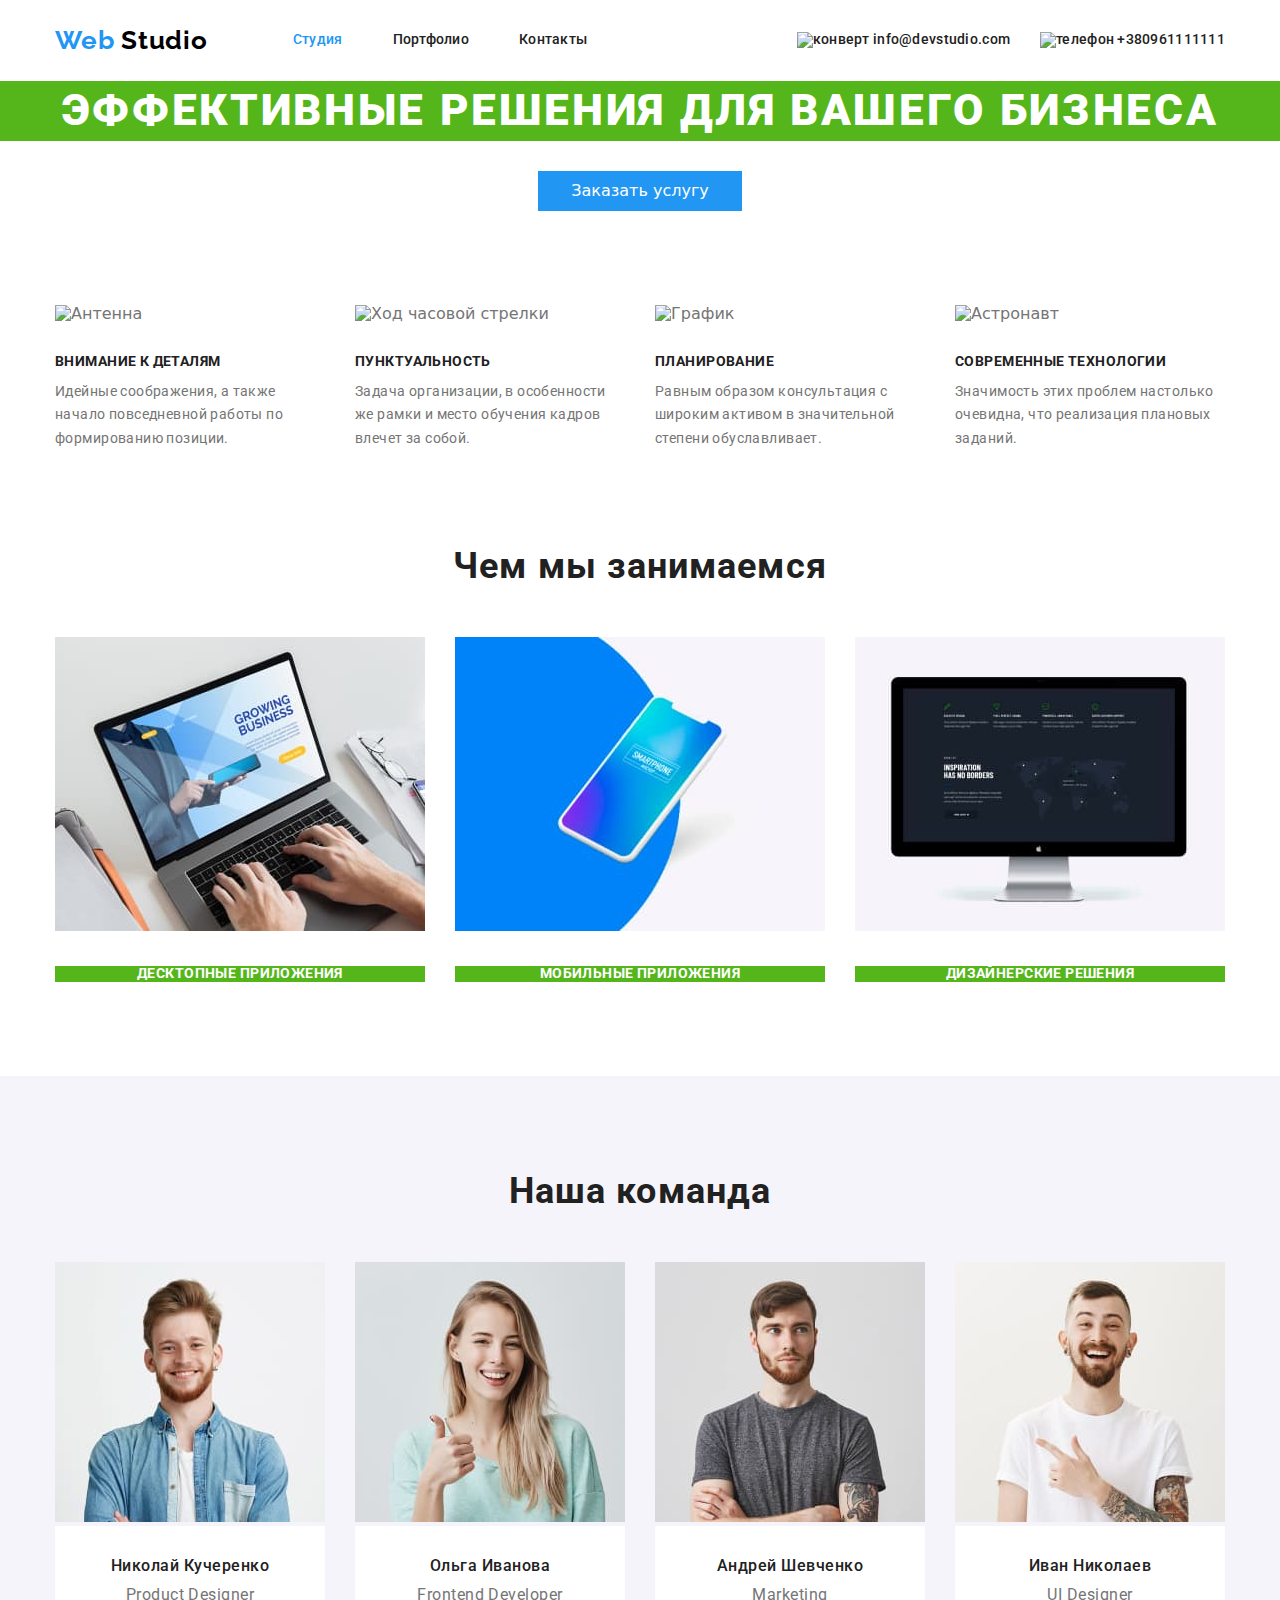
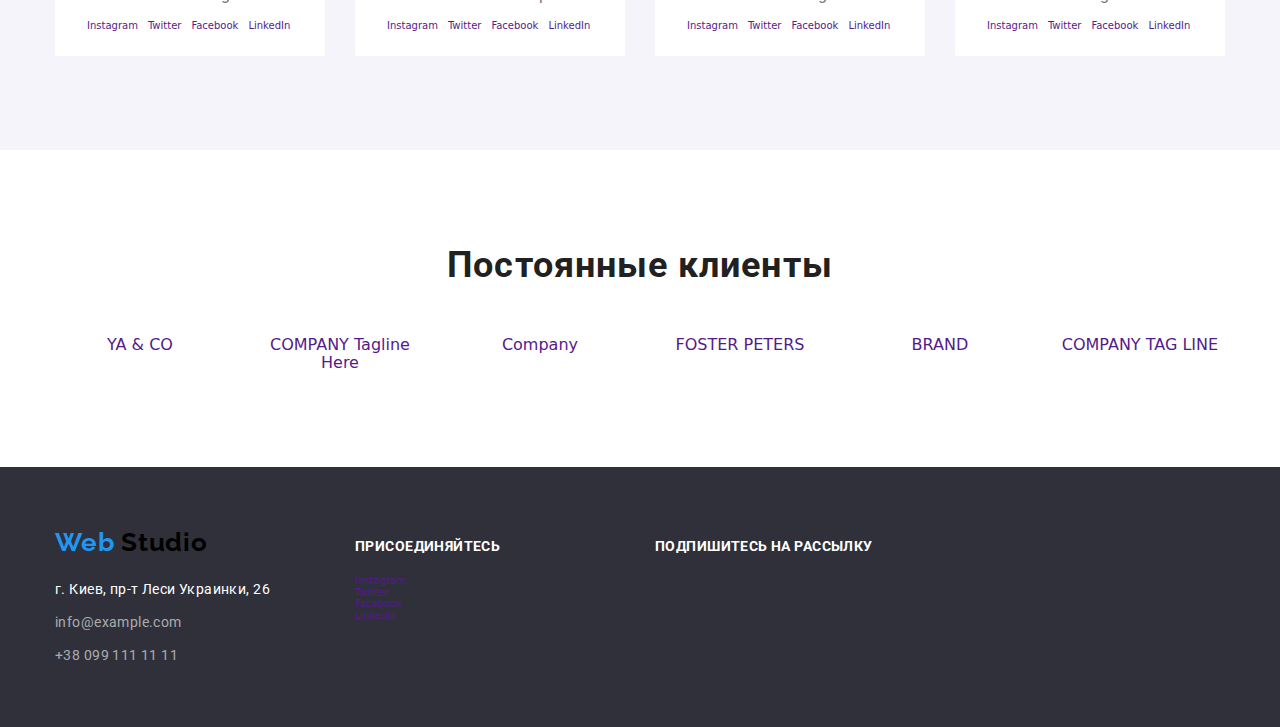
==== index.html @ 8322eebb "Add previous files" ====
<!DOCTYPE html>
<html lang="ru">
	<head>
		<meta charset="UTF-8" />
		<meta name="viewport" content="width=device-width, initial-scale=1.0" />
		<title>Web Studio</title>
		<link
			href="https://fonts.googleapis.com/css2?family=Raleway:wght@700&family=Roboto:wght@400;500;700;900&display=swap"
			rel="stylesheet"
		/>
		<link
			rel="stylesheet"
			href="https://cdnjs.cloudflare.com/ajax/libs/modern-normalize/0.7.0/modern-normalize.min.css"
		/>

		<link rel="stylesheet" href="./css/styles.css" />
	</head>
	<body>
		<!-- шапка сайта -->
		<header>
			<div class="container flexbox">
				<nav class="navigation">
					<a href="./index.html" class="logo" lang="en">
						<span class="logo-specific">Web</span>
						Studio
					</a>

					<ul class="site-nav flexbox">
						<li class="site-nav-item"><a href="./index.html" class="link current">Студия</a></li>
						<li class="site-nav-item">
							<a href="./portfolio.html" class="link" target="_blank" rel="noopener">Портфолио</a>
						</li>
						<li class="site-nav-item"><a href="" class="link" target="_blank" rel="noopener">Контакты</a></li>
					</ul>
				</nav>

				<ul class="contacts flexbox">
					<li class="contacts-item">
						<a href="mailto:info@devstudio.com" class="link">
							<img src="./images/header/envelope.svg" alt="конверт" />
							info@devstudio.com
						</a>
					</li>

					<li class="contacts-item">
						<a href="tel:+380961111111" class="link">
							<img src="./images/header/phone.svg" alt="телефон" />
							+380961111111
						</a>
					</li>
				</ul>
			</div>
		</header>

		<main>
			<!-- герой -->
			<section class="hero">
				<h1 class="hero-title">Эффективные решения для вашего бизнеса</h1>
				<a href="" class="button">Заказать услугу</a>
			</section>

			<!-- преимущества -->
			<section class="advantages">
				<div class="container">
					<h2 class="main-title visually-hidden">Наши преимущества</h2>

					<ul class="advantages-list flexbox">
						<li class="advantages-item">
							<img src="./images/advantages/antenna.svg" alt="Антенна" />
							<h3 class="secondary-title">Внимание к деталям</h3>
							<p>
								Идейные соображения, а также начало повседневной работы по формированию позиции.
							</p>
						</li>

						<li class="advantages-item">
							<img src="./images/advantages/vector.svg" alt="Ход часовой стрелки" />
							<h3 class="secondary-title">Пунктуальность</h3>
							<p>
								Задача организации, в особенности же рамки и место обучения кадров влечет за собой.
							</p>
						</li>

						<li class="advantages-item">
							<img src="./images/advantages/diagram.svg" alt="График" />
							<h3 class="secondary-title">Планирование</h3>
							<p>
								Равным образом консультация с широким активом в значительной степени обуславливает.
							</p>
						</li>

						<li class="advantages-item">
							<img src="./images/advantages/astronaut.svg" alt="Астронавт" />
							<h3 class="secondary-title">Современные технологии</h3>
							<p>
								Значимость этих проблем настолько очевидна, что реализация плановых заданий.
							</p>
						</li>
					</ul>
				</div>
			</section>

			<!-- чем мы занимаемся -->
			<section class="activities">
				<div class="container">
					<h2 class="main-title">Чем мы занимаемся</h2>

					<ul class="activities-list flexbox">
						<li class="activities-item">
							<a href="">
								<img src="./images/areas/desktop-apps.jpg" alt="Десктопные приложения" width="370" />
								<h3 class="secondary-title">Десктопные приложения</h3>
							</a>
						</li>

						<li class="activities-item">
							<a href="">
								<img src="./images/areas/mobile-apps.jpg" alt="Мобильные приложения" width="370" />
								<h3 class="secondary-title">Мобильные приложения</h3>
							</a>
						</li>

						<li class="activities-item">
							<a href="">
								<img src="./images/areas/design-decisions.jpg" alt="Дизайнерские решения" width="370" />
								<h3 class="secondary-title">Дизайнерские решения</h3>
							</a>
						</li>
					</ul>
				</div>
			</section>

			<!-- наша команда -->
			<section class="team">
				<div class="container">
					<h2 class="main-title">Наша команда</h2>

					<ul class="team-list flexbox">
						<li class="item">
							<img src="./images/team/nik-kuch.jpg" alt="Фото Николая Кучеренко" width="270" />

							<div class="team-member">
								<h3 class="secondary-title">Николай Кучеренко</h3>
								<p>Product Designer</p>

								<div class="networks">
									<ul class="social-networks flexbox">
										<!-- Temporarily styles -->
										<li class="social-networks-item">
											<a href="" aria-label="Ссылка на Instagram">Instagram</a>
										</li>

										<li class="social-networks-item">
											<a href="" aria-label="Ссылка на Twitter">Twitter</a>
										</li>

										<li class="social-networks-item">
											<a href="" aria-label="Ссылка на Facebook">Facebook</a>
										</li>

										<li class="social-networks-item">
											<a href="" aria-label="Ссылка на LinkedIn">LinkedIn</a>
										</li>
									</ul>
								</div>
							</div>
						</li>

						<li class="item">
							<img src="./images/team/ol-ivan.jpg" alt="Фото Ольги Ивановой" width="270" />

							<div class="team-member">
								<h3 class="secondary-title">Ольга Иванова</h3>
								<p>Frontend Developer</p>

								<div class="networks">
									<ul class="social-networks flexbox">
										<!-- Temporarily styles -->
										<li class="social-networks-item">
											<a href="" aria-label="Ссылка на Instagram">Instagram</a>
										</li>

										<li class="social-networks-item">
											<a href="" aria-label="Ссылка на Twitter">Twitter</a>
										</li>

										<li class="social-networks-item">
											<a href="" aria-label="Ссылка на Facebook">Facebook</a>
										</li>

										<li class="social-networks-item">
											<a href="" aria-label="Ссылка на LinkedIn">LinkedIn</a>
										</li>
									</ul>
								</div>
							</div>
						</li>

						<li class="item">
							<img src="./images/team/andr-shevch.jpg" alt="Фото Андрея Шевченко" width="270" />

							<div class="team-member">
								<h3 class="secondary-title">Андрей Шевченко</h3>
								<p>Marketing</p>

								<div class="networks">
									<ul class="social-networks flexbox">
										<!-- Temporarily styles -->
										<li class="social-networks-item">
											<a href="" aria-label="Ссылка на Instagram">Instagram</a>
										</li>

										<li class="social-networks-item">
											<a href="" aria-label="Ссылка на Twitter">Twitter</a>
										</li>

										<li class="social-networks-item">
											<a href="" aria-label="Ссылка на Facebook">Facebook</a>
										</li>

										<li class="social-networks-item">
											<a href="" aria-label="Ссылка на LinkedIn">LinkedIn</a>
										</li>
									</ul>
								</div>
							</div>
						</li>

						<li class="item">
							<img src="./images/team/iv-nik.jpg" alt="Фото Ивана Николаева" width="270" />

							<div class="team-member">
								<h3 class="secondary-title">Иван Николаев</h3>
								<p>UI Designer</p>

								<div class="networks">
									<ul class="social-networks flexbox">
										<!-- Temporarily styles -->
										<li class="social-networks-item">
											<a href="" aria-label="Ссылка на Instagram">Instagram</a>
										</li>

										<li class="social-networks-item">
											<a href="" aria-label="Ссылка на Twitter">Twitter</a>
										</li>

										<li class="social-networks-item">
											<a href="" aria-label="Ссылка на Facebook">Facebook</a>
										</li>

										<li class="social-networks-item">
											<a href="" aria-label="Ссылка на LinkedIn">LinkedIn</a>
										</li>
									</ul>
								</div>
							</div>
						</li>
					</ul>
				</div>
			</section>

			<!-- постоянные клиенты -->
			<section class="clients">
				<div class="container">
					<h2 class="main-title">Постоянные клиенты</h2>

					<ul class="clients-list flexbox">
						<li class="clients-item">
							<a href="" aria-label="Логотип компании YA & CO">YA & CO</a>
						</li>

						<li class="clients-item">
							<a href="" aria-label="Логотип компании COMPANY Tagline Here">COMPANY Tagline Here</a>
						</li>

						<li class="clients-item">
							<a href="" aria-label="Логотип компании Company">Company</a>
						</li>

						<li class="clients-item">
							<a href="" aria-label="Логотип компании FOSTER PETERS">FOSTER PETERS</a>
						</li>

						<li class="clients-item">
							<a href="" aria-label="Логотип компании BRAND">BRAND</a>
						</li>

						<li class="clients-item">
							<a href="" aria-label="Логотип компании COMPANY TAG LINE">COMPANY TAG LINE</a>
						</li>
					</ul>
				</div>
			</section>
		</main>

		<!-- футер -->
		<footer>
			<div class="container flexbox">
				<div class="footer-nav">
					<a href="" class="logo">
						<span class="logo-specific">Web</span>
						Studio
					</a>

					<address class="address">
						г. Киев, пр-т Леси Украинки, 26<br />
						<span>info@example.com</span> <br />
						<span>+38 099 111 11 11</span>
					</address>
				</div>

				<div class="social-networks">
					<b>Присоединяйтесь</b>

					<div class="networks">
						<ul class="social-networks flexbox">
							<!-- Temporarily styles -->
							<li class="social-networks-item">
								<a href="" aria-label="Ссылка на Instagram">Instagram</a>
							</li>

							<li class="social-networks-item">
								<a href="" aria-label="Ссылка на Twitter">Twitter</a>
							</li>

							<li class="social-networks-item">
								<a href="" aria-label="Ссылка на Facebook">Facebook</a>
							</li>

							<li class="social-networks-item">
								<a href="" aria-label="Ссылка на LinkedIn">LinkedIn</a>
							</li>
						</ul>
					</div>
				</div>

				<div class="mailing">
					<b>Подпишитесь на рассылку</b>

					<!-- <a href="" class="button">Подписаться</a> -->
				</div>
			</div>
		</footer>
	</body>
</html>
---- css/styles.css ----
/* цвет основного текста #757575 */
/* дополнительный цвет текста #212121 */
/* дополнительный цвет текста #000000 */
/* дополнительный цвет текста #FFFFFF */
/* акцент кнопки #2196F3 */
/* дополнительный цвет фона #F5F4FA */
/* цвет фона футера #2F303A */

:root {
	--primary-text-color: #757575;
	--secondary-text-color: #000000;
	--tretiary-text-color: #ffffff;
	--title-text-color: #212121;
	--accent-color: #2196f3;
	--primary-bg-color: #ffffff;
	--secondary-bg-color: #f5f4fa;
	--footer-bg-color: #2f303a;
}

body {
	color: var(--primary-text-color);
	background-color: var(--primary-bg-color);
}

ul {
	margin: 0;
	padding: 0;
	list-style: none;
}

.container {
	width: 1200px;
	margin-right: auto;
	margin-left: auto;
	padding-right: 15px;
	padding-left: 15px;

	/* outline: 2px solid tomato; */
}

.flexbox {
	display: flex;
}

.visually-hidden {
	position: absolute !important;
	clip: rect(1px 1px 1px 1px);
	clip: rect(1px, 1px, 1px, 1px);
	padding: 0 !important;
	border: 0 !important;
	height: 1px !important;
	width: 1px !important;
	overflow: hidden;
}

/* General */

.logo-specific,
.site-nav .link:hover,
.site-nav .link:focus,
.site-nav .link.current,
.contacts .link:hover,
.contacts .link:focus,
.social-networks a:hover,
.social-networks a:focus,
.clients-list a:hover,
.clients-list a:focus {
	color: var(--accent-color);
}

.activities-list a,
.social-networks a,
.clients-list {
	text-decoration: none;
}

/* Navigation */
/* links in General */
/* logo-specific in General */

.logo {
	color: #000000;

	font-family: Raleway, sans-serif;
	font-weight: 700;
	font-size: 26px;
	line-height: 1.19;
	letter-spacing: 0.03em;

	text-decoration: none;
}

.site-nav,
.contacts {
	color: var(--title-text-color);

	font-family: Roboto, sans-serif;
	font-weight: 500;
	font-size: 14px;
	line-height: 1.14;
	letter-spacing: 0.02em;
}

.site-nav .link {
	color: var(--title-text-color);

	text-decoration: none;
}

.contacts .link {
	color: inherit;

	text-decoration: none;
}

/* Hero */

.hero {
	text-align: center;
}

.hero-title {
	margin-top: 0;
	margin-bottom: 30px;

	/* temporary bg */
	background-color: #54b61b;

	color: var(--tretiary-text-color);

	font-family: Roboto, sans-serif;
	font-weight: 900;
	font-size: 44px;
	line-height: 1.36;
	letter-spacing: 0.06em;
	text-transform: uppercase;
}

.button {
	display: inline-block;
	padding: 10px 32px;
	min-width: 200px;
	border: 1px solid transparent;

	color: var(--tretiary-text-color);
	background-color: var(--accent-color);

	text-decoration: none;
}

/* Advantages */

.advantages-list .secondary-title {
	color: var(--title-text-color);

	font-family: Roboto, sans-serif;
	font-weight: 700;
	font-size: 14px;
	line-height: 1.14;
	letter-spacing: 0.03em;
	text-transform: uppercase;
}

.advantages-list p {
	font-family: Roboto, sans-serif;
	font-weight: 400;
	font-size: 14px;
	line-height: 1.71;
	letter-spacing: 0.03em;
}

/* Activities */
/* links in General */

.activities .main-title,
.team .main-title,
.clients .main-title {
	color: var(--title-text-color);

	font-family: Roboto, sans-serif;
	font-weight: 700;
	font-size: 36px;
	line-height: 1.17;
	letter-spacing: 0.03em;
}

.activities-list .secondary-title {
	/* temporary bg */
	background-color: #54b61b;

	color: var(--tretiary-text-color);

	font-family: Roboto, sans-serif;
	font-weight: 700;
	font-size: 14px;
	line-height: 1.14;
	letter-spacing: 0.03em;
	text-transform: uppercase;

	text-decoration: none;
}

/* Team */
/* main-title in Activities */
/* social-networks in Activities */
/* links in General */

.team-list .secondary-title {
	color: var(--title-text-color);

	font-family: Roboto, sans-serif;
	font-weight: 500;
	font-size: 16px;
	line-height: 1.19;
	letter-spacing: 0.03em;
}

.team-list p {
	font-family: Roboto, sans-serif;
	font-weight: 400;
	font-size: 16px;
	line-height: 1.19;
	letter-spacing: 0.03em;
}

section.team {
	background-color: var(--secondary-bg-color);
}

/* Clients */
/* main-title in Activities */
/* links in General */
.clients-item > a {
	text-decoration: none;
}

/* Footer */
/* links in General */

.address {
	margin-top: 20px;

	/* temporary bg */
	/* background-color: #54b61b; */

	color: var(--tretiary-text-color);

	font-family: Roboto, sans-serif;
	font-style: normal;
	font-weight: 400;
	font-size: 14px;
	line-height: 1.71;
	letter-spacing: 0.03em;
}

.address span {
	display: inline-block;
	margin-top: 9px;
	color: rgba(255, 255, 255, 0.6);
}

.social-networks b,
.mailing b {
	/* temporary bg */
	/* background-color: #54b61b; */

	color: var(--tretiary-text-color);

	font-family: Roboto, sans-serif;
	font-weight: 700;
	font-size: 14px;
	line-height: 1.14;
	letter-spacing: 0.03em;
	text-transform: uppercase;
}

footer {
	background-color: var(--footer-bg-color);
}

footer > .container {
	padding-top: 60px;
	padding-bottom: 60px;
}

/* Portfolio */

.button-list button {
	padding: 6px 22px;
	border: 1px solid transparent;
	border-radius: 4px;

	background-color: #f5f4fa;

	color: var(--title-text-color);

	font-family: Roboto, sans-serif;
	font-weight: 500;
	font-size: 16px;
	line-height: 1.62;
	letter-spacing: 0.03em;
}

.button-list button:hover,
.button-list button:focus,
.button-list button:active {
	background-color: var(--accent-color);

	color: var(--tretiary-text-color);
}

.projects-list a {
	text-decoration: none;
}

.projects-list .title {
	color: var(--title-text-color);

	font-family: Roboto, sans-serif;
	font-weight: 700;
	font-size: 18px;
	line-height: 2;
	letter-spacing: 0.06em;
}

.project-type {
	color: var(--primary-text-color);

	font-family: Roboto, sans-serif;
	font-weight: 400;
	font-size: 16px;
	line-height: 1.87;
	letter-spacing: 0.03em;
}

.projects-list .description {
	/* temporary bg */
	background-color: #54b61b;

	color: var(--tretiary-text-color);

	font-family: Roboto, sans-serif;
	font-weight: 400;
	font-size: 18px;
	line-height: 1.56;
	letter-spacing: 0.03em;
}

/* MAin positioning */

.navigation {
	display: flex;
	align-items: center;
}

.logo {
	padding-top: 25px;
	padding-right: 85px;
	padding-bottom: 25px;
}

.site-nav-item:not(:last-child) {
	margin-right: 50px;
}

.contacts.flexbox {
	margin-left: auto;
	align-items: center;
}

.contacts-item:first-child {
	margin-right: 30px;
}

.main-title {
	margin-top: 0;
	margin-bottom: 0;
	text-align: center;
}

.secondary-title {
	margin-top: 30px;
	margin-bottom: 0;
}

.advantages > .container {
	padding-top: 94px;
}

.advantages-item {
	width: calc((100% - 30px * 3) / 4);
}

.advantages-item:not(:last-child) {
	margin-right: 30px;
}

.activities > .container,
.team > .container,
.clients > .container,
section.container {
	padding-top: 94px;
	padding-bottom: 94px;
}

.activities-list,
.team-list,
.clients-list {
	margin-top: 50px;
}

.activities-item {
	width: calc((100% - 30px * 2) / 3);
	text-align: center;
}

.activities-item:not(:last-child) {
	margin-right: 30px;
}

.advantages-list p,
.team-list p,
.clients-list p {
	margin-top: 10px;
	margin-bottom: 0;
}

.team-list.flexbox {
	flex-wrap: wrap;
}

.team-list .item {
	width: calc((100% - 30px * 3) / 4);
}

.team-list .item:not(:nth-child(4n)) {
	margin-right: 30px;
}

.team-list .item:not(:nth-child(-n + 4)) {
	margin-top: 30px;
}

.team-member {
	padding-top: 30px;
	padding-right: 32px;
	padding-bottom: 24px;
	padding-left: 32px;
	background-color: var(--primary-bg-color);
}

.team .secondary-title {
	margin: 0;
}

.team-list h3,
.team-list p {
	text-align: center;
}

.team div.networks {
	margin-top: 16px;
}

.social-networks-item:not(:last-child) {
	margin-right: 10px;
}

.social-networks {
	flex-wrap: wrap;
}

.clients-item {
	width: calc((100% - 5 * 30px) / 6);
	text-align: center;
}

.clients-item:not(:last-child) {
	margin-right: 30px;
}

footer div.networks {
	margin-top: 20px;
}

.footer-nav,
footer .social-networks {
	width: calc((100% - 3 * 30px) / 4);
}

.footer-nav {
	margin-right: 30px;
}

.mailing {
	width: calc((100% - 30px) / 2);
	margin-left: auto;
}

footer .container.flexbox {
	align-items: baseline;
}

/* Temporarily styles */
.social-networks-item {
	font-size: x-small;
}

/* Portfolio positioining */

.button-list {
	justify-content: center;
}

.button-item:not(:last-child) {
	margin-right: 8px;
}

.projects-list {
	flex-wrap: wrap;
	margin-top: 50px;
}

.project-item {
	width: calc((100% - 2 * 30px) / 3);
}

.projects-list .project-item:not(:nth-child(3n)) {
	margin-right: 30px;
}

.projects-list .project-item:not(:nth-child(-n + 3)) {
	margin-top: 30px;
}

.project-card {
	padding-top: 20px;
	padding-right: 24px;
	padding-bottom: 20px;
	padding-left: 24px;
}

.project-card .title,
.project-card .project-type {
	margin: 0;
}

.project-card .project-type {
	margin-top: 4px;
}

/* .projects-list .container {
	padding-top: 20px;
	padding-right: 24px;
	padding-bottom: 20px;
	padding-left: 24px;

	background-color: var(--primary-bg-color);
} */
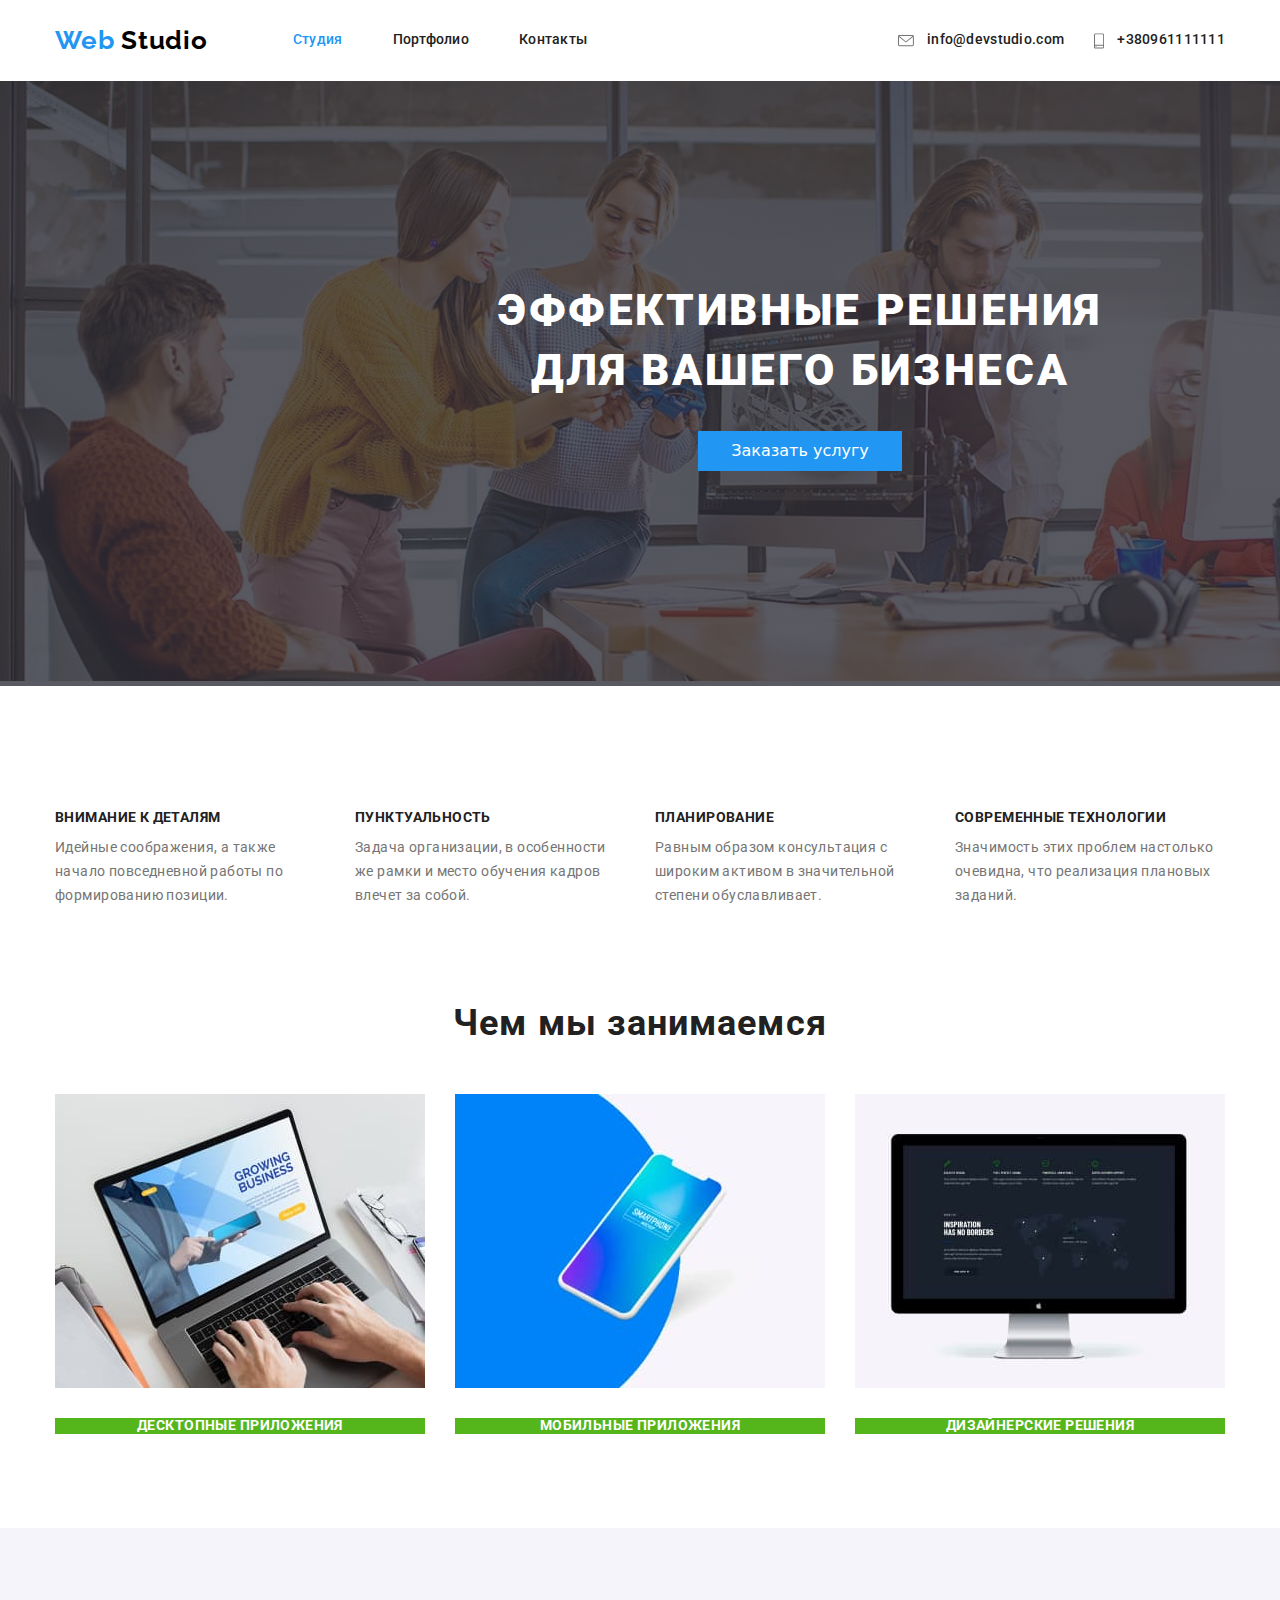
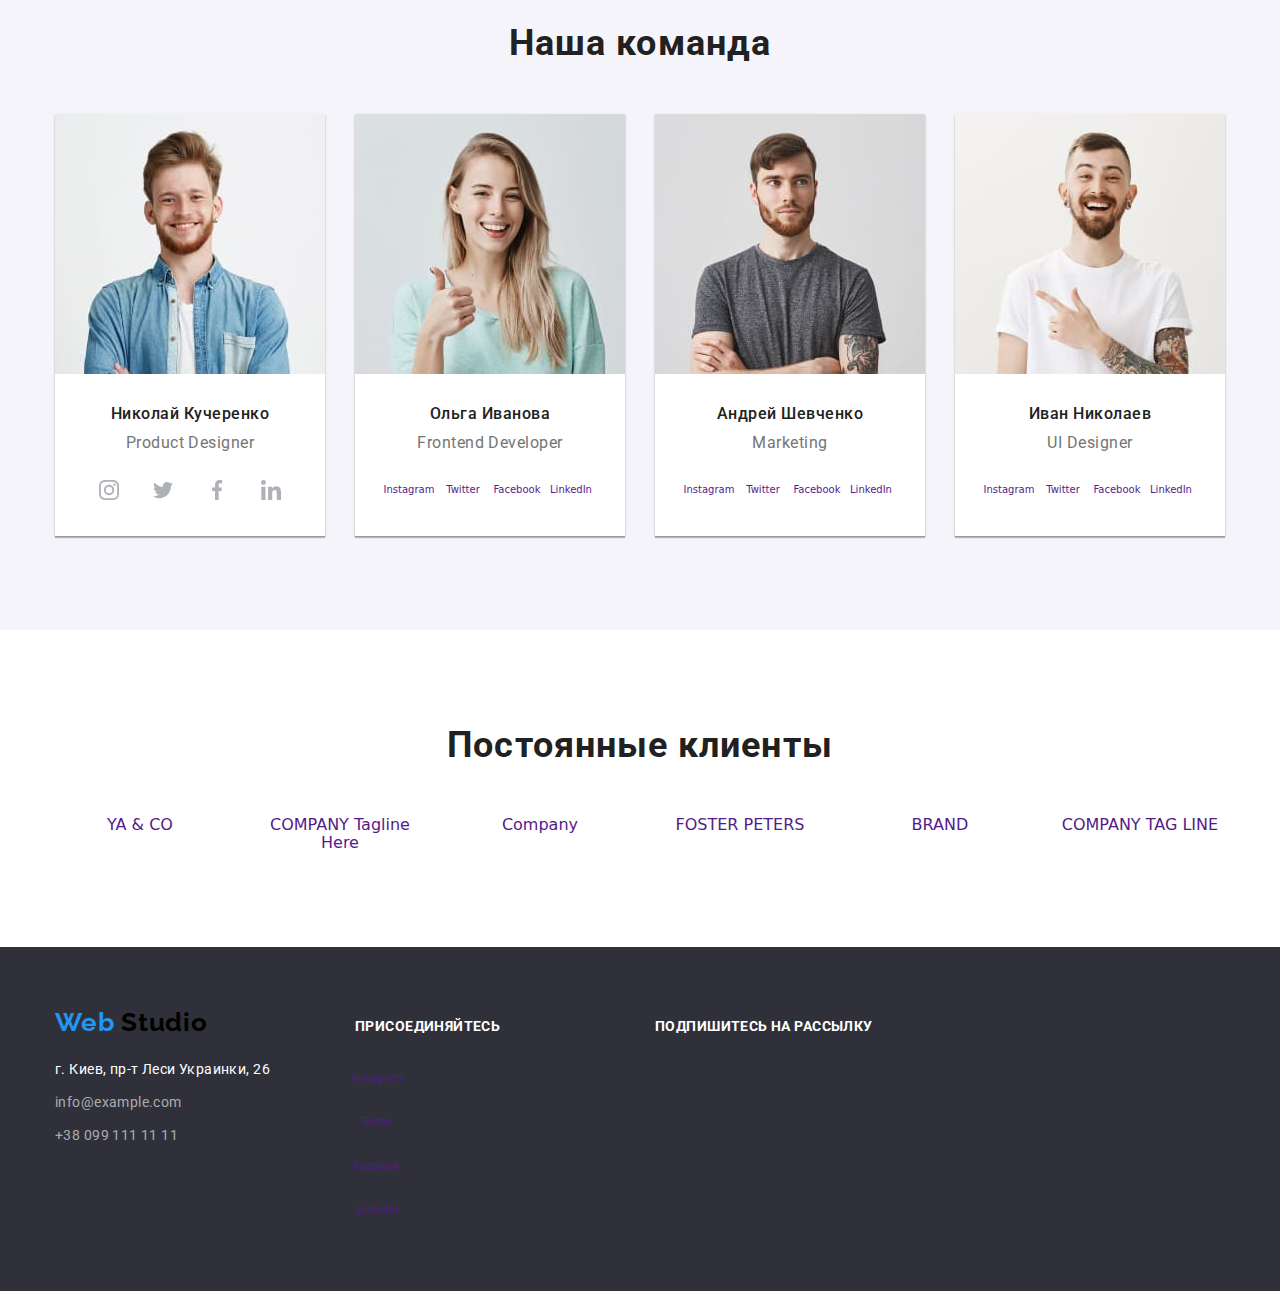
==== commit 6f2d4368: "Add styles" ====
--- a/index.html
+++ b/index.html
@@ -36,15 +36,19 @@
 
 				<ul class="contacts flexbox">
 					<li class="contacts-item">
-						<a href="mailto:info@devstudio.com" class="link">
-							<img src="./images/header/envelope.svg" alt="конверт" />
+						<a href="mailto:info@devstudio.com" class="link mail">
+							<svg class="contacts-item-icon" width="16" height="12">
+								<use href="./sprite.svg#icon-envelope"></use>
+							</svg>
 							info@devstudio.com
 						</a>
 					</li>
 
 					<li class="contacts-item">
-						<a href="tel:+380961111111" class="link">
-							<img src="./images/header/phone.svg" alt="телефон" />
+						<a href="tel:+380961111111" class="link phone">
+							<svg class="contacts-item-icon" width="10" height="16">
+								<use href="./sprite.svg#icon-phone"></use>
+							</svg>
 							+380961111111
 						</a>
 					</li>
@@ -55,8 +59,10 @@
 		<main>
 			<!-- герой -->
 			<section class="hero">
-				<h1 class="hero-title">Эффективные решения для вашего бизнеса</h1>
-				<a href="" class="button">Заказать услугу</a>
+				<div class="banner">
+					<h1 class="hero-title">Эффективные решения для вашего бизнеса</h1>
+					<a href="" class="button">Заказать услугу</a>
+				</div>
 			</section>
 
 			<!-- преимущества -->
@@ -66,7 +72,6 @@
 
 					<ul class="advantages-list flexbox">
 						<li class="advantages-item">
-							<img src="./images/advantages/antenna.svg" alt="Антенна" />
 							<h3 class="secondary-title">Внимание к деталям</h3>
 							<p>
 								Идейные соображения, а также начало повседневной работы по формированию позиции.
@@ -74,7 +79,6 @@
 						</li>
 
 						<li class="advantages-item">
-							<img src="./images/advantages/vector.svg" alt="Ход часовой стрелки" />
 							<h3 class="secondary-title">Пунктуальность</h3>
 							<p>
 								Задача организации, в особенности же рамки и место обучения кадров влечет за собой.
@@ -82,7 +86,6 @@
 						</li>
 
 						<li class="advantages-item">
-							<img src="./images/advantages/diagram.svg" alt="График" />
 							<h3 class="secondary-title">Планирование</h3>
 							<p>
 								Равным образом консультация с широким активом в значительной степени обуславливает.
@@ -90,7 +93,6 @@
 						</li>
 
 						<li class="advantages-item">
-							<img src="./images/advantages/astronaut.svg" alt="Астронавт" />
 							<h3 class="secondary-title">Современные технологии</h3>
 							<p>
 								Значимость этих проблем настолько очевидна, что реализация плановых заданий.
@@ -145,21 +147,36 @@
 
 								<div class="networks">
 									<ul class="social-networks flexbox">
-										<!-- Temporarily styles -->
-										<li class="social-networks-item">
-											<a href="" aria-label="Ссылка на Instagram">Instagram</a>
-										</li>
-
-										<li class="social-networks-item">
-											<a href="" aria-label="Ссылка на Twitter">Twitter</a>
-										</li>
-
-										<li class="social-networks-item">
-											<a href="" aria-label="Ссылка на Facebook">Facebook</a>
-										</li>
-
-										<li class="social-networks-item">
-											<a href="" aria-label="Ссылка на LinkedIn">LinkedIn</a>
+										<li class="social-networks-item">
+											<a href="" aria-label="Ссылка на Instagram">
+												<svg class="social-icon"  width="20" height="20">
+													<use href="./sprite.svg#icon-instagram"></use>
+												</svg>
+											</a>
+										</li>
+
+										<li class="social-networks-item">
+											<a href="" aria-label="Ссылка на Twitter">
+												<svg class="social-icon"  width="20" height="20">
+													<use href="./sprite.svg#icon-twitter"></use>
+												</svg>
+											</a>
+										</li>
+
+										<li class="social-networks-item">
+											<a href="" aria-label="Ссылка на Facebook">
+												<svg class="social-icon"  width="20" height="20">
+													<use href="./sprite.svg#icon-facebook"></use>
+												</svg>
+											</a>
+										</li>
+
+										<li class="social-networks-item">
+											<a href="" aria-label="Ссылка на LinkedIn">
+												<svg class="social-icon"  width="20" height="20">
+													<use href="./sprite.svg#icon-linkedin"></use>
+												</svg>
+											</a>
 										</li>
 									</ul>
 								</div>
--- a/css/styles.css
+++ b/css/styles.css
@@ -1,10 +1,54 @@
-/* цвет основного текста #757575 */
-/* дополнительный цвет текста #212121 */
-/* дополнительный цвет текста #000000 */
-/* дополнительный цвет текста #FFFFFF */
-/* акцент кнопки #2196F3 */
-/* дополнительный цвет фона #F5F4FA */
-/* цвет фона футера #2F303A */
+/* <svg class="icon">
+  <use xlink:href="#client-6"></use>
+</svg>
+<svg class="icon">
+  <use xlink:href="#client-5"></use>
+</svg>
+<svg class="icon">
+  <use xlink:href="#client-4"></use>
+</svg>
+<svg class="icon">
+  <use xlink:href="#client-3"></use>
+</svg>
+<svg class="icon">
+  <use xlink:href="#client-2"></use>
+</svg>
+<svg class="icon">
+  <use xlink:href="#client-1"></use>
+</svg>
+<svg class="icon">
+  <use xlink:href="#astronaut"></use>
+</svg>
+<svg class="icon">
+  <use xlink:href="#graphic"></use>
+</svg>
+<svg class="icon">
+  <use xlink:href="#vector"></use>
+</svg>
+<svg class="icon">
+  <use xlink:href="#antenna"></use>
+</svg>
+<svg class="icon">
+  <use xlink:href="#envelope"></use>
+</svg>
+<svg class="icon">
+  <use xlink:href="#linkedin"></use>
+</svg>
+<svg class="icon">
+  <use xlink:href="#facebook"></use>
+</svg>
+<svg class="icon">
+  <use xlink:href="#twitter"></use>
+</svg>
+<svg class="icon">
+  <use xlink:href="#instagram"></use>
+</svg>
+<svg class="icon">
+  <use xlink:href="#phone"></use>
+</svg> */
+
+
+
 
 :root {
 	--primary-text-color: #757575;
@@ -51,6 +95,12 @@
 	height: 1px !important;
 	width: 1px !important;
 	overflow: hidden;
+}
+
+img{
+	display: block;
+	max-width: 100%;
+	height: auto;
 }
 
 /* General */
@@ -113,10 +163,37 @@
 	text-decoration: none;
 }
 
+/* .link.mail:before{
+	content: "";
+	background-image: url(/images/sprite.svg#envelope);
+} */
+
+.contacts-item-icon{
+	vertical-align: middle;
+	margin-right: 10px;
+}
+
+.contacts-item .link:hover .contacts-item-icon{
+	fill: var(--accent-color);
+}
+
 /* Hero */
 
 .hero {
 	text-align: center;
+}
+
+.banner{
+	background-image: linear-gradient(rgba(47, 48, 58, 0.8), rgba(47, 48, 58, 0.8)) , url(/images/hero.jpg);
+	background-repeat: no-repeat;
+	width: 1600px;
+	min-height: 600px;
+	margin-left: auto;
+	margin-right: auto;
+	padding-top: 200px;
+	padding-right: 452px;
+	padding-bottom: 215px;
+	padding-left: 452px;
 }
 
 .hero-title {
@@ -124,7 +201,7 @@
 	margin-bottom: 30px;
 
 	/* temporary bg */
-	background-color: #54b61b;
+	/* background-color: #54b61b; */
 
 	color: var(--tretiary-text-color);
 
@@ -225,6 +302,34 @@
 
 section.team {
 	background-color: var(--secondary-bg-color);
+}
+
+.team-list .team-member{
+	border-radius: 0px 0px 4px 4px;
+}
+
+.team-list > .item{
+	box-shadow: 0px 1px 3px rgba(0, 0, 0, 0.12), 0px 1px 1px rgba(0, 0, 0, 0.14), 0px 2px 1px rgba(0, 0, 0, 0.2);
+}
+
+.social-networks-item > a{
+	display: inline-flex;
+	justify-content: center;
+	align-items: center;
+
+	width: 44px;
+	height: 44px;
+	border-radius: 50%;
+}
+
+.social-networks-item > a:hover,
+.social-networks-item > a:focus{
+	background-color: var(--accent-color);
+}
+
+.social-networks-item > a:hover .social-icon,
+.social-networks-item > a:focus .social-icon{
+	fill: var(--primary-bg-color);
 }
 
 /* Clients */
@@ -523,6 +628,7 @@
 
 .project-item {
 	width: calc((100% - 2 * 30px) / 3);
+	/* border: 1px solid #EEEEEE; */
 }
 
 .projects-list .project-item:not(:nth-child(3n)) {
@@ -538,6 +644,10 @@
 	padding-right: 24px;
 	padding-bottom: 20px;
 	padding-left: 24px;
+
+	
+	border: 1px solid #EEEEEE;
+	border-top: none;
 }
 
 .project-card .title,
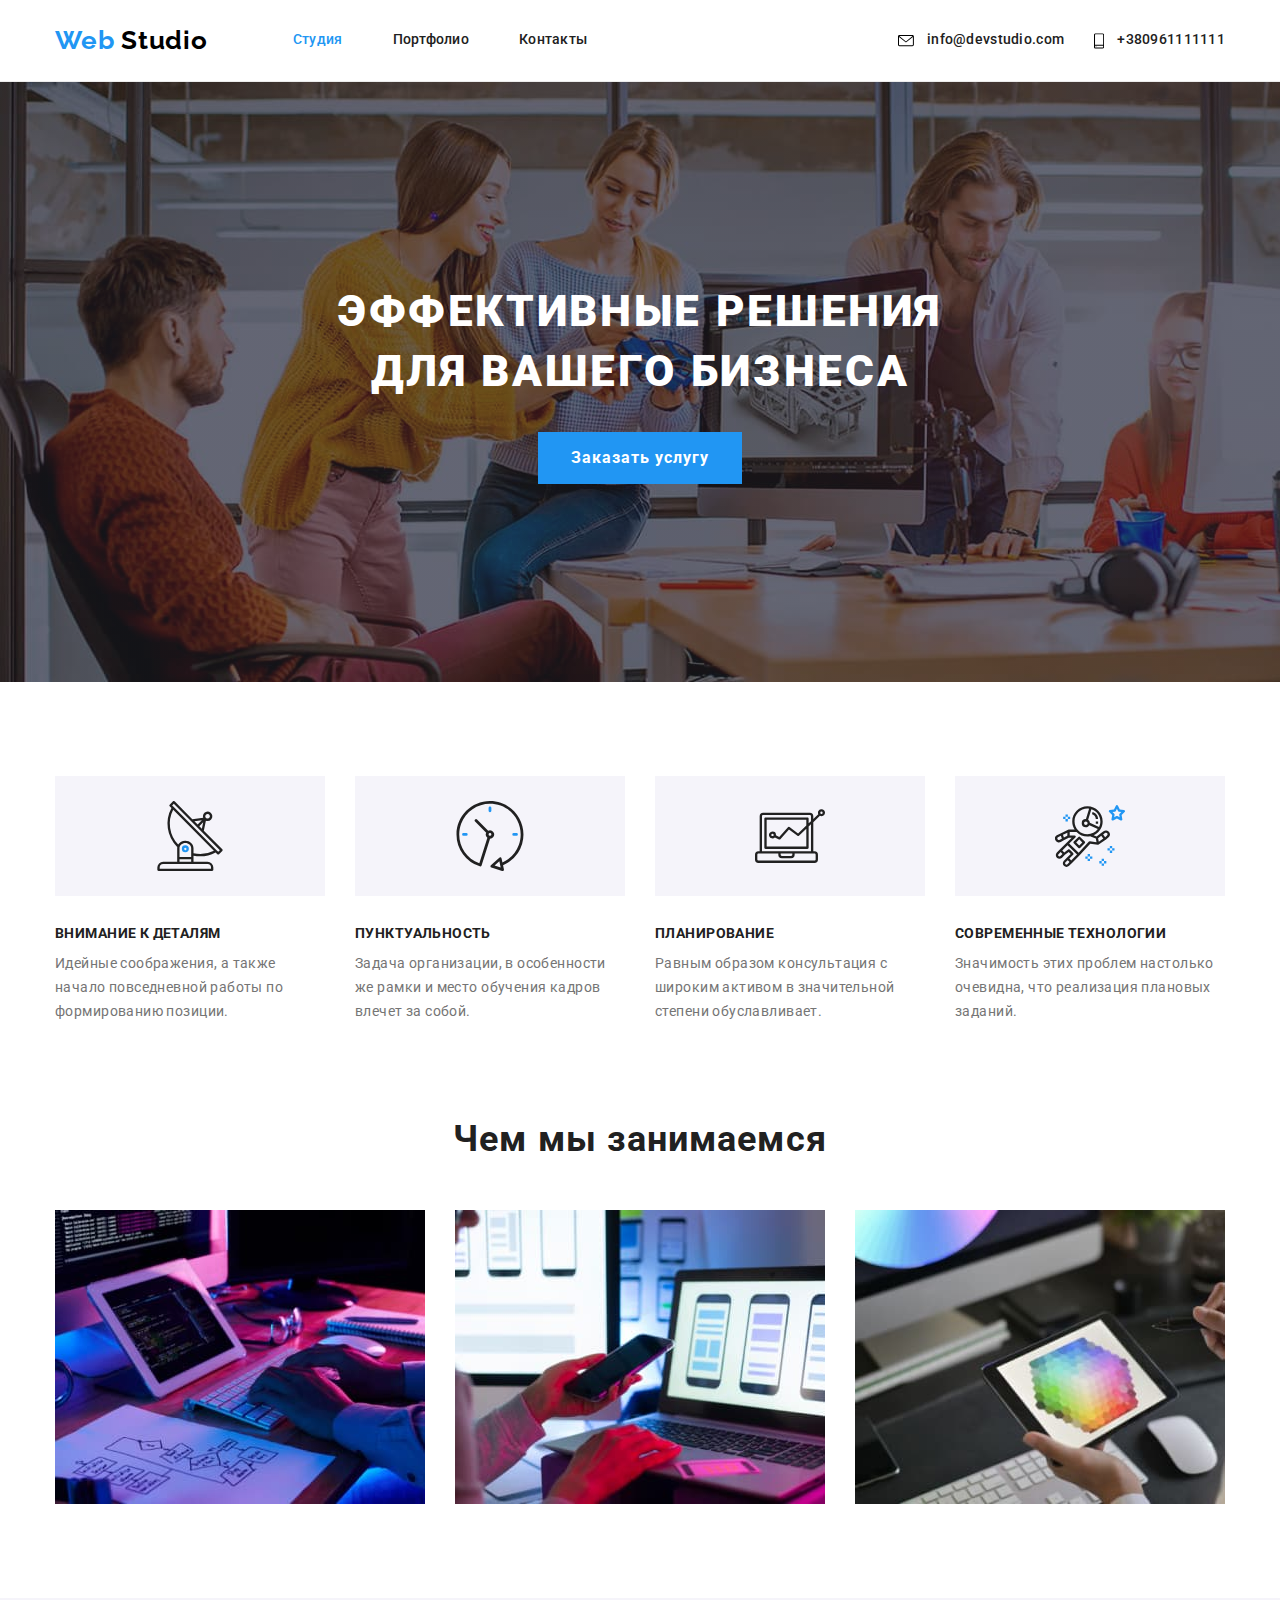
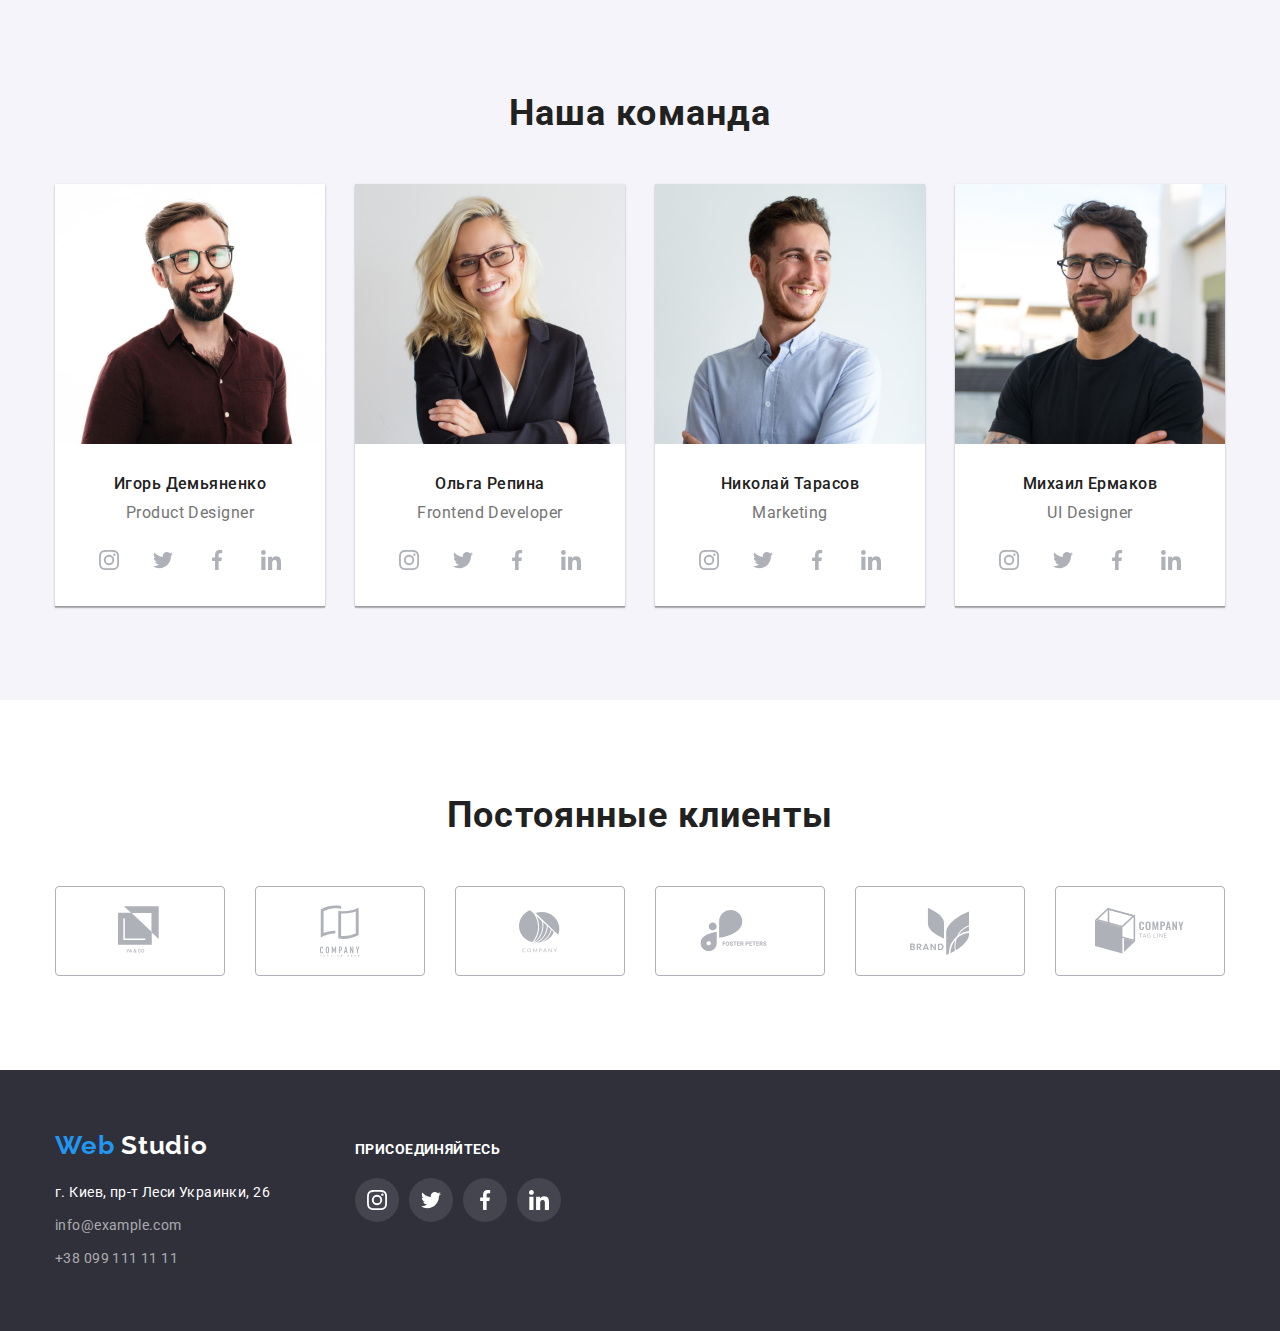
==== commit 3a8540e0: "Add decoration" ====
--- a/index.html
+++ b/index.html
@@ -60,7 +60,8 @@
 			<!-- герой -->
 			<section class="hero">
 				<div class="banner">
-					<h1 class="hero-title">Эффективные решения для вашего бизнеса</h1>
+					<h1 class="hero-title">Эффективные решения<br />
+						для вашего бизнеса</h1>
 					<a href="" class="button">Заказать услугу</a>
 				</div>
 			</section>
@@ -71,28 +72,28 @@
 					<h2 class="main-title visually-hidden">Наши преимущества</h2>
 
 					<ul class="advantages-list flexbox">
-						<li class="advantages-item">
+						<li class="advantages-item first">
 							<h3 class="secondary-title">Внимание к деталям</h3>
 							<p>
 								Идейные соображения, а также начало повседневной работы по формированию позиции.
 							</p>
 						</li>
 
-						<li class="advantages-item">
+						<li class="advantages-item second">
 							<h3 class="secondary-title">Пунктуальность</h3>
 							<p>
 								Задача организации, в особенности же рамки и место обучения кадров влечет за собой.
 							</p>
 						</li>
 
-						<li class="advantages-item">
+						<li class="advantages-item third">
 							<h3 class="secondary-title">Планирование</h3>
 							<p>
 								Равным образом консультация с широким активом в значительной степени обуславливает.
 							</p>
 						</li>
 
-						<li class="advantages-item">
+						<li class="advantages-item fourth">
 							<h3 class="secondary-title">Современные технологии</h3>
 							<p>
 								Значимость этих проблем настолько очевидна, что реализация плановых заданий.
@@ -111,21 +112,21 @@
 						<li class="activities-item">
 							<a href="">
 								<img src="./images/areas/desktop-apps.jpg" alt="Десктопные приложения" width="370" />
-								<h3 class="secondary-title">Десктопные приложения</h3>
+								<!-- <h3 class="secondary-title">Десктопные приложения</h3> -->
 							</a>
 						</li>
 
 						<li class="activities-item">
 							<a href="">
 								<img src="./images/areas/mobile-apps.jpg" alt="Мобильные приложения" width="370" />
-								<h3 class="secondary-title">Мобильные приложения</h3>
+								<!-- <h3 class="secondary-title">Мобильные приложения</h3> -->
 							</a>
 						</li>
 
 						<li class="activities-item">
 							<a href="">
 								<img src="./images/areas/design-decisions.jpg" alt="Дизайнерские решения" width="370" />
-								<h3 class="secondary-title">Дизайнерские решения</h3>
+								<!-- <h3 class="secondary-title">Дизайнерские решения</h3> -->
 							</a>
 						</li>
 					</ul>
@@ -139,16 +140,16 @@
 
 					<ul class="team-list flexbox">
 						<li class="item">
-							<img src="./images/team/nik-kuch.jpg" alt="Фото Николая Кучеренко" width="270" />
+							<img src="./images/team/ih-dem.jpg" alt="Фото Игоря Демьяненко" width="270" />
 
 							<div class="team-member">
-								<h3 class="secondary-title">Николай Кучеренко</h3>
+								<h3 class="secondary-title">Игорь Демьяненко</h3>
 								<p>Product Designer</p>
 
 								<div class="networks">
 									<ul class="social-networks flexbox">
 										<li class="social-networks-item">
-											<a href="" aria-label="Ссылка на Instagram">
+											<a href="" aria-label="Ссылка на Instagram" class="social-networks-link">
 												<svg class="social-icon"  width="20" height="20">
 													<use href="./sprite.svg#icon-instagram"></use>
 												</svg>
@@ -156,7 +157,7 @@
 										</li>
 
 										<li class="social-networks-item">
-											<a href="" aria-label="Ссылка на Twitter">
+											<a href="" aria-label="Ссылка на Twitter" class="social-networks-link">
 												<svg class="social-icon"  width="20" height="20">
 													<use href="./sprite.svg#icon-twitter"></use>
 												</svg>
@@ -164,7 +165,7 @@
 										</li>
 
 										<li class="social-networks-item">
-											<a href="" aria-label="Ссылка на Facebook">
+											<a href="" aria-label="Ссылка на Facebook" class="social-networks-link">
 												<svg class="social-icon"  width="20" height="20">
 													<use href="./sprite.svg#icon-facebook"></use>
 												</svg>
@@ -172,7 +173,7 @@
 										</li>
 
 										<li class="social-networks-item">
-											<a href="" aria-label="Ссылка на LinkedIn">
+											<a href="" aria-label="Ссылка на LinkedIn" class="social-networks-link">
 												<svg class="social-icon"  width="20" height="20">
 													<use href="./sprite.svg#icon-linkedin"></use>
 												</svg>
@@ -184,29 +185,44 @@
 						</li>
 
 						<li class="item">
-							<img src="./images/team/ol-ivan.jpg" alt="Фото Ольги Ивановой" width="270" />
+							<img src="./images/team/ol-rep.jpg" alt="Фото Ольги Репиной" width="270" />
 
 							<div class="team-member">
-								<h3 class="secondary-title">Ольга Иванова</h3>
+								<h3 class="secondary-title">Ольга Репина</h3>
 								<p>Frontend Developer</p>
 
 								<div class="networks">
 									<ul class="social-networks flexbox">
-										<!-- Temporarily styles -->
-										<li class="social-networks-item">
-											<a href="" aria-label="Ссылка на Instagram">Instagram</a>
-										</li>
-
-										<li class="social-networks-item">
-											<a href="" aria-label="Ссылка на Twitter">Twitter</a>
-										</li>
-
-										<li class="social-networks-item">
-											<a href="" aria-label="Ссылка на Facebook">Facebook</a>
-										</li>
-
-										<li class="social-networks-item">
-											<a href="" aria-label="Ссылка на LinkedIn">LinkedIn</a>
+										<li class="social-networks-item">
+											<a href="" aria-label="Ссылка на Instagram" class="social-networks-link">
+												<svg class="social-icon"  width="20" height="20">
+													<use href="./sprite.svg#icon-instagram"></use>
+												</svg>
+											</a>
+										</li>
+
+										<li class="social-networks-item">
+											<a href="" aria-label="Ссылка на Twitter" class="social-networks-link">
+												<svg class="social-icon"  width="20" height="20">
+													<use href="./sprite.svg#icon-twitter"></use>
+												</svg>
+											</a>
+										</li>
+
+										<li class="social-networks-item">
+											<a href="" aria-label="Ссылка на Facebook" class="social-networks-link">
+												<svg class="social-icon"  width="20" height="20">
+													<use href="./sprite.svg#icon-facebook"></use>
+												</svg>
+											</a>
+										</li>
+
+										<li class="social-networks-item">
+											<a href="" aria-label="Ссылка на LinkedIn" class="social-networks-link">
+												<svg class="social-icon"  width="20" height="20">
+													<use href="./sprite.svg#icon-linkedin"></use>
+												</svg>
+											</a>
 										</li>
 									</ul>
 								</div>
@@ -214,29 +230,44 @@
 						</li>
 
 						<li class="item">
-							<img src="./images/team/andr-shevch.jpg" alt="Фото Андрея Шевченко" width="270" />
+							<img src="./images/team/nik-tar.jpg" alt="Фото Николая Тарасова" width="270" />
 
 							<div class="team-member">
-								<h3 class="secondary-title">Андрей Шевченко</h3>
+								<h3 class="secondary-title">Николай Тарасов</h3>
 								<p>Marketing</p>
 
 								<div class="networks">
 									<ul class="social-networks flexbox">
-										<!-- Temporarily styles -->
-										<li class="social-networks-item">
-											<a href="" aria-label="Ссылка на Instagram">Instagram</a>
-										</li>
-
-										<li class="social-networks-item">
-											<a href="" aria-label="Ссылка на Twitter">Twitter</a>
-										</li>
-
-										<li class="social-networks-item">
-											<a href="" aria-label="Ссылка на Facebook">Facebook</a>
-										</li>
-
-										<li class="social-networks-item">
-											<a href="" aria-label="Ссылка на LinkedIn">LinkedIn</a>
+										<li class="social-networks-item">
+											<a href="" aria-label="Ссылка на Instagram" class="social-networks-link">
+												<svg class="social-icon"  width="20" height="20">
+													<use href="./sprite.svg#icon-instagram"></use>
+												</svg>
+											</a>
+										</li>
+
+										<li class="social-networks-item">
+											<a href="" aria-label="Ссылка на Twitter" class="social-networks-link">
+												<svg class="social-icon"  width="20" height="20">
+													<use href="./sprite.svg#icon-twitter"></use>
+												</svg>
+											</a>
+										</li>
+
+										<li class="social-networks-item">
+											<a href="" aria-label="Ссылка на Facebook" class="social-networks-link">
+												<svg class="social-icon"  width="20" height="20">
+													<use href="./sprite.svg#icon-facebook"></use>
+												</svg>
+											</a>
+										</li>
+
+										<li class="social-networks-item">
+											<a href="" aria-label="Ссылка на LinkedIn" class="social-networks-link">
+												<svg class="social-icon"  width="20" height="20">
+													<use href="./sprite.svg#icon-linkedin"></use>
+												</svg>
+											</a>
 										</li>
 									</ul>
 								</div>
@@ -244,29 +275,44 @@
 						</li>
 
 						<li class="item">
-							<img src="./images/team/iv-nik.jpg" alt="Фото Ивана Николаева" width="270" />
+							<img src="./images/team/mikh-erm.jpg" alt="Фото Михаила Ермакова" width="270" />
 
 							<div class="team-member">
-								<h3 class="secondary-title">Иван Николаев</h3>
+								<h3 class="secondary-title">Михаил Ермаков</h3>
 								<p>UI Designer</p>
 
 								<div class="networks">
 									<ul class="social-networks flexbox">
-										<!-- Temporarily styles -->
-										<li class="social-networks-item">
-											<a href="" aria-label="Ссылка на Instagram">Instagram</a>
-										</li>
-
-										<li class="social-networks-item">
-											<a href="" aria-label="Ссылка на Twitter">Twitter</a>
-										</li>
-
-										<li class="social-networks-item">
-											<a href="" aria-label="Ссылка на Facebook">Facebook</a>
-										</li>
-
-										<li class="social-networks-item">
-											<a href="" aria-label="Ссылка на LinkedIn">LinkedIn</a>
+										<li class="social-networks-item">
+											<a href="" aria-label="Ссылка на Instagram" class="social-networks-link">
+												<svg class="social-icon"  width="20" height="20">
+													<use href="./sprite.svg#icon-instagram"></use>
+												</svg>
+											</a>
+										</li>
+
+										<li class="social-networks-item">
+											<a href="" aria-label="Ссылка на Twitter" class="social-networks-link">
+												<svg class="social-icon"  width="20" height="20">
+													<use href="./sprite.svg#icon-twitter"></use>
+												</svg>
+											</a>
+										</li>
+
+										<li class="social-networks-item">
+											<a href="" aria-label="Ссылка на Facebook" class="social-networks-link">
+												<svg class="social-icon"  width="20" height="20">
+													<use href="./sprite.svg#icon-facebook"></use>
+												</svg>
+											</a>
+										</li>
+
+										<li class="social-networks-item">
+											<a href="" aria-label="Ссылка на LinkedIn" class="social-networks-link">
+												<svg class="social-icon"  width="20" height="20">
+													<use href="./sprite.svg#icon-linkedin"></use>
+												</svg>
+											</a>
 										</li>
 									</ul>
 								</div>
@@ -283,27 +329,51 @@
 
 					<ul class="clients-list flexbox">
 						<li class="clients-item">
-							<a href="" aria-label="Логотип компании YA & CO">YA & CO</a>
-						</li>
-
-						<li class="clients-item">
-							<a href="" aria-label="Логотип компании COMPANY Tagline Here">COMPANY Tagline Here</a>
-						</li>
-
-						<li class="clients-item">
-							<a href="" aria-label="Логотип компании Company">Company</a>
-						</li>
-
-						<li class="clients-item">
-							<a href="" aria-label="Логотип компании FOSTER PETERS">FOSTER PETERS</a>
-						</li>
-
-						<li class="clients-item">
-							<a href="" aria-label="Логотип компании BRAND">BRAND</a>
-						</li>
-
-						<li class="clients-item">
-							<a href="" aria-label="Логотип компании COMPANY TAG LINE">COMPANY TAG LINE</a>
+							<a href="" aria-label="Логотип компании YA & CO" class="client-item-link">
+								<svg class="client-logo"  width="45" height="50">
+									<use href="./sprite.svg#icon-client1"></use>
+								</svg>
+							</a>
+						</li>
+
+						<li class="clients-item">
+							<a href="" aria-label="Логотип компании COMPANY Tagline Here" class="client-item-link">
+								<svg class="client-logo"  width="40" height="52">
+									<use href="./sprite.svg#icon-client2"></use>
+								</svg>
+							</a>
+						</li>
+
+						<li class="clients-item">
+							<a href="" aria-label="Логотип компании Company" class="client-item-link">
+								<svg class="client-logo"  width="41" height="43">
+									<use href="./sprite.svg#icon-client3"></use>
+								</svg>
+							</a>
+						</li>
+
+						<li class="clients-item">
+							<a href="" aria-label="Логотип компании FOSTER PETERS" class="client-item-link">
+								<svg class="client-logo"  width="80" height="42">
+									<use href="./sprite.svg#icon-client4"></use>
+								</svg>
+							</a>
+						</li>
+
+						<li class="clients-item">
+							<a href="" aria-label="Логотип компании BRAND" class="client-item-link">
+								<svg class="client-logo"  width="59" height="47">
+									<use href="./sprite.svg#icon-client5"></use>
+								</svg>
+							</a>
+						</li>
+
+						<li class="clients-item">
+							<a href="" aria-label="Логотип компании COMPANY TAG LINE" class="client-item-link">
+								<svg class="client-logo"  width="89" height="46">
+									<use href="./sprite.svg#icon-client6"></use>
+								</svg>
+							</a>
 						</li>
 					</ul>
 				</div>
@@ -316,7 +386,7 @@
 				<div class="footer-nav">
 					<a href="" class="logo">
 						<span class="logo-specific">Web</span>
-						Studio
+						<span class="logo-specific white">Studio</span>
 					</a>
 
 					<address class="address">
@@ -331,31 +401,46 @@
 
 					<div class="networks">
 						<ul class="social-networks flexbox">
-							<!-- Temporarily styles -->
 							<li class="social-networks-item">
-								<a href="" aria-label="Ссылка на Instagram">Instagram</a>
+								<a href="" aria-label="Ссылка на Instagram" class="social-networks-link">
+									<svg class="social-icon"  width="20" height="20">
+										<use href="./sprite.svg#icon-instagram"></use>
+									</svg>
+								</a>
 							</li>
 
 							<li class="social-networks-item">
-								<a href="" aria-label="Ссылка на Twitter">Twitter</a>
+								<a href="" aria-label="Ссылка на Twitter" class="social-networks-link">
+									<svg class="social-icon"  width="20" height="20">
+										<use href="./sprite.svg#icon-twitter"></use>
+									</svg>
+								</a>
 							</li>
 
 							<li class="social-networks-item">
-								<a href="" aria-label="Ссылка на Facebook">Facebook</a>
+								<a href="" aria-label="Ссылка на Facebook" class="social-networks-link">
+									<svg class="social-icon"  width="20" height="20">
+										<use href="./sprite.svg#icon-facebook"></use>
+									</svg>
+								</a>
 							</li>
 
 							<li class="social-networks-item">
-								<a href="" aria-label="Ссылка на LinkedIn">LinkedIn</a>
+								<a href="" aria-label="Ссылка на LinkedIn" class="social-networks-link">
+									<svg class="social-icon"  width="20" height="20">
+										<use href="./sprite.svg#icon-linkedin"></use>
+									</svg>
+								</a>
 							</li>
 						</ul>
 					</div>
 				</div>
 
-				<div class="mailing">
+				<!-- <div class="mailing">
 					<b>Подпишитесь на рассылку</b>
 
-					<!-- <a href="" class="button">Подписаться</a> -->
-				</div>
+					<a href="" class="button">Подписаться</a>
+				</div> -->
 			</div>
 		</footer>
 	</body>
--- a/css/styles.css
+++ b/css/styles.css
@@ -1,55 +1,3 @@
-/* <svg class="icon">
-  <use xlink:href="#client-6"></use>
-</svg>
-<svg class="icon">
-  <use xlink:href="#client-5"></use>
-</svg>
-<svg class="icon">
-  <use xlink:href="#client-4"></use>
-</svg>
-<svg class="icon">
-  <use xlink:href="#client-3"></use>
-</svg>
-<svg class="icon">
-  <use xlink:href="#client-2"></use>
-</svg>
-<svg class="icon">
-  <use xlink:href="#client-1"></use>
-</svg>
-<svg class="icon">
-  <use xlink:href="#astronaut"></use>
-</svg>
-<svg class="icon">
-  <use xlink:href="#graphic"></use>
-</svg>
-<svg class="icon">
-  <use xlink:href="#vector"></use>
-</svg>
-<svg class="icon">
-  <use xlink:href="#antenna"></use>
-</svg>
-<svg class="icon">
-  <use xlink:href="#envelope"></use>
-</svg>
-<svg class="icon">
-  <use xlink:href="#linkedin"></use>
-</svg>
-<svg class="icon">
-  <use xlink:href="#facebook"></use>
-</svg>
-<svg class="icon">
-  <use xlink:href="#twitter"></use>
-</svg>
-<svg class="icon">
-  <use xlink:href="#instagram"></use>
-</svg>
-<svg class="icon">
-  <use xlink:href="#phone"></use>
-</svg> */
-
-
-
-
 :root {
 	--primary-text-color: #757575;
 	--secondary-text-color: #000000;
@@ -128,6 +76,10 @@
 /* links in General */
 /* logo-specific in General */
 
+header{
+	border-bottom: 1px solid #ECECEC;
+}
+
 .logo {
 	color: #000000;
 
@@ -140,6 +92,15 @@
 	text-decoration: none;
 }
 
+.logo-specific.white{
+	color: var(--tretiary-text-color);
+}
+
+.logo:hover,
+.logo:focus{
+	cursor: auto;
+}
+
 .site-nav,
 .contacts {
 	color: var(--title-text-color);
@@ -184,16 +145,17 @@
 }
 
 .banner{
-	background-image: linear-gradient(rgba(47, 48, 58, 0.8), rgba(47, 48, 58, 0.8)) , url(/images/hero.jpg);
+	background-color: var(--footer-bg-color);
+	background-image: linear-gradient(rgba(47, 48, 58, 0.4), rgba(47, 48, 58, 0.4)) , url(/images/hero.jpg);
 	background-repeat: no-repeat;
-	width: 1600px;
-	min-height: 600px;
+	max-width: 1600px;
+	height: 600px;
 	margin-left: auto;
 	margin-right: auto;
+
+	vertical-align: middle;
+
 	padding-top: 200px;
-	padding-right: 452px;
-	padding-bottom: 215px;
-	padding-left: 452px;
 }
 
 .hero-title {
@@ -214,15 +176,23 @@
 }
 
 .button {
-	display: inline-block;
+	display: inline-flex;
 	padding: 10px 32px;
 	min-width: 200px;
 	border: 1px solid transparent;
 
+	align-items: center;
+
 	color: var(--tretiary-text-color);
 	background-color: var(--accent-color);
 
 	text-decoration: none;
+
+	font-family: Roboto, sans-serif;
+	font-weight: 700;
+	font-size: 16px;
+	line-height: 1.87;
+	letter-spacing: 0.06em;
 }
 
 /* Advantages */
@@ -312,7 +282,7 @@
 	box-shadow: 0px 1px 3px rgba(0, 0, 0, 0.12), 0px 1px 1px rgba(0, 0, 0, 0.14), 0px 2px 1px rgba(0, 0, 0, 0.2);
 }
 
-.social-networks-item > a{
+.social-networks-link{
 	display: inline-flex;
 	justify-content: center;
 	align-items: center;
@@ -322,13 +292,17 @@
 	border-radius: 50%;
 }
 
-.social-networks-item > a:hover,
-.social-networks-item > a:focus{
+.social-networks-link:hover,
+.social-networks-link:focus{
 	background-color: var(--accent-color);
 }
 
-.social-networks-item > a:hover .social-icon,
-.social-networks-item > a:focus .social-icon{
+.social-icon{
+	fill: #AFB1B8;
+}
+
+.social-networks-link:hover .social-icon,
+.social-networks-link:focus .social-icon{
 	fill: var(--primary-bg-color);
 }
 
@@ -388,6 +362,27 @@
 	padding-bottom: 60px;
 }
 
+footer .social-networks-link{
+	display: inline-flex;
+	justify-content: center;
+	align-items: center;
+
+	width: 44px;
+	height: 44px;
+	border-radius: 50%;
+	background-color: rgba(255, 255, 255, 0.1);
+}
+
+footer .social-networks-link:hover,
+footer .social-networks-link:focus{
+	background-color: var(--accent-color);
+}
+
+footer .social-icon{
+	fill: var(--tretiary-text-color);
+}
+
+
 /* Portfolio */
 
 .button-list button {
@@ -412,6 +407,9 @@
 	background-color: var(--accent-color);
 
 	color: var(--tretiary-text-color);
+
+	cursor: pointer;
+	outline: none;
 }
 
 .projects-list a {
@@ -499,6 +497,34 @@
 .advantages-item:not(:last-child) {
 	margin-right: 30px;
 }
+
+.advantages-item::before{
+	content: "";
+	display: block;
+	background-color: var(--secondary-bg-color);
+	
+	height: 120px;
+
+	background-repeat: no-repeat;
+	background-position: center;
+}
+
+.advantages-item.first::before{
+	background-image: url(../images/advantages/antenna.svg);
+}
+
+.advantages-item.second::before{
+	background-image: url(../images/advantages/vector.svg);
+}
+
+.advantages-item.third::before{
+	background-image: url(../images/advantages/graphic.svg);
+}
+
+.advantages-item.fourth::before{
+	background-image: url(../images/advantages/astronaut.svg);
+}
+	
 
 .activities > .container,
 .team > .container,
@@ -572,16 +598,48 @@
 }
 
 .social-networks {
-	flex-wrap: wrap;
+	flex-wrap: no-wrap;
 }
 
 .clients-item {
 	width: calc((100% - 5 * 30px) / 6);
 	text-align: center;
+	height: 90px;
+	
+	/* padding-top: 19px;
+	padding-right: 40px;
+	padding-bottom: 19px;
+	padding-left: 40px; */
 }
 
 .clients-item:not(:last-child) {
 	margin-right: 30px;
+}
+
+.client-item-link{
+	display: inline-flex;
+	justify-content: center;
+	align-items: center;
+
+	width: 170px;
+	height: 90px;
+
+	border: 1px solid #AFB1B8;
+	border-radius: 4px;
+}
+
+.client-logo{
+	fill: #AFB1B8;
+}
+
+.client-item-link:hover,
+.client-item-link:focus{
+	border: 1px solid var(--accent-color);
+}
+
+.client-item-link:hover .client-logo,
+.client-item-link:focus .client-logo{
+	fill: var(--accent-color);
 }
 
 footer div.networks {
@@ -602,6 +660,19 @@
 	margin-left: auto;
 }
 
+.mailing .button::after{
+	content: "";
+	width: 24px;
+	height: 24px;
+
+	background-repeat: no-repeat;
+	background-position: center;
+
+	background-image: url(../images/telegram.svg);
+
+	margin-left: 10px;
+}
+
 footer .container.flexbox {
 	align-items: baseline;
 }
@@ -629,6 +700,13 @@
 .project-item {
 	width: calc((100% - 2 * 30px) / 3);
 	/* border: 1px solid #EEEEEE; */
+}
+
+.project-item:hover,
+.project-item:focus{
+	box-shadow: 0px 1px 1px rgba(0, 0, 0, 0.12), 0px 4px 4px rgba(0, 0, 0, 0.06), 1px 4px 6px rgba(0, 0, 0, 0.16);
+
+	cursor: pointer;
 }
 
 .projects-list .project-item:not(:nth-child(3n)) {
